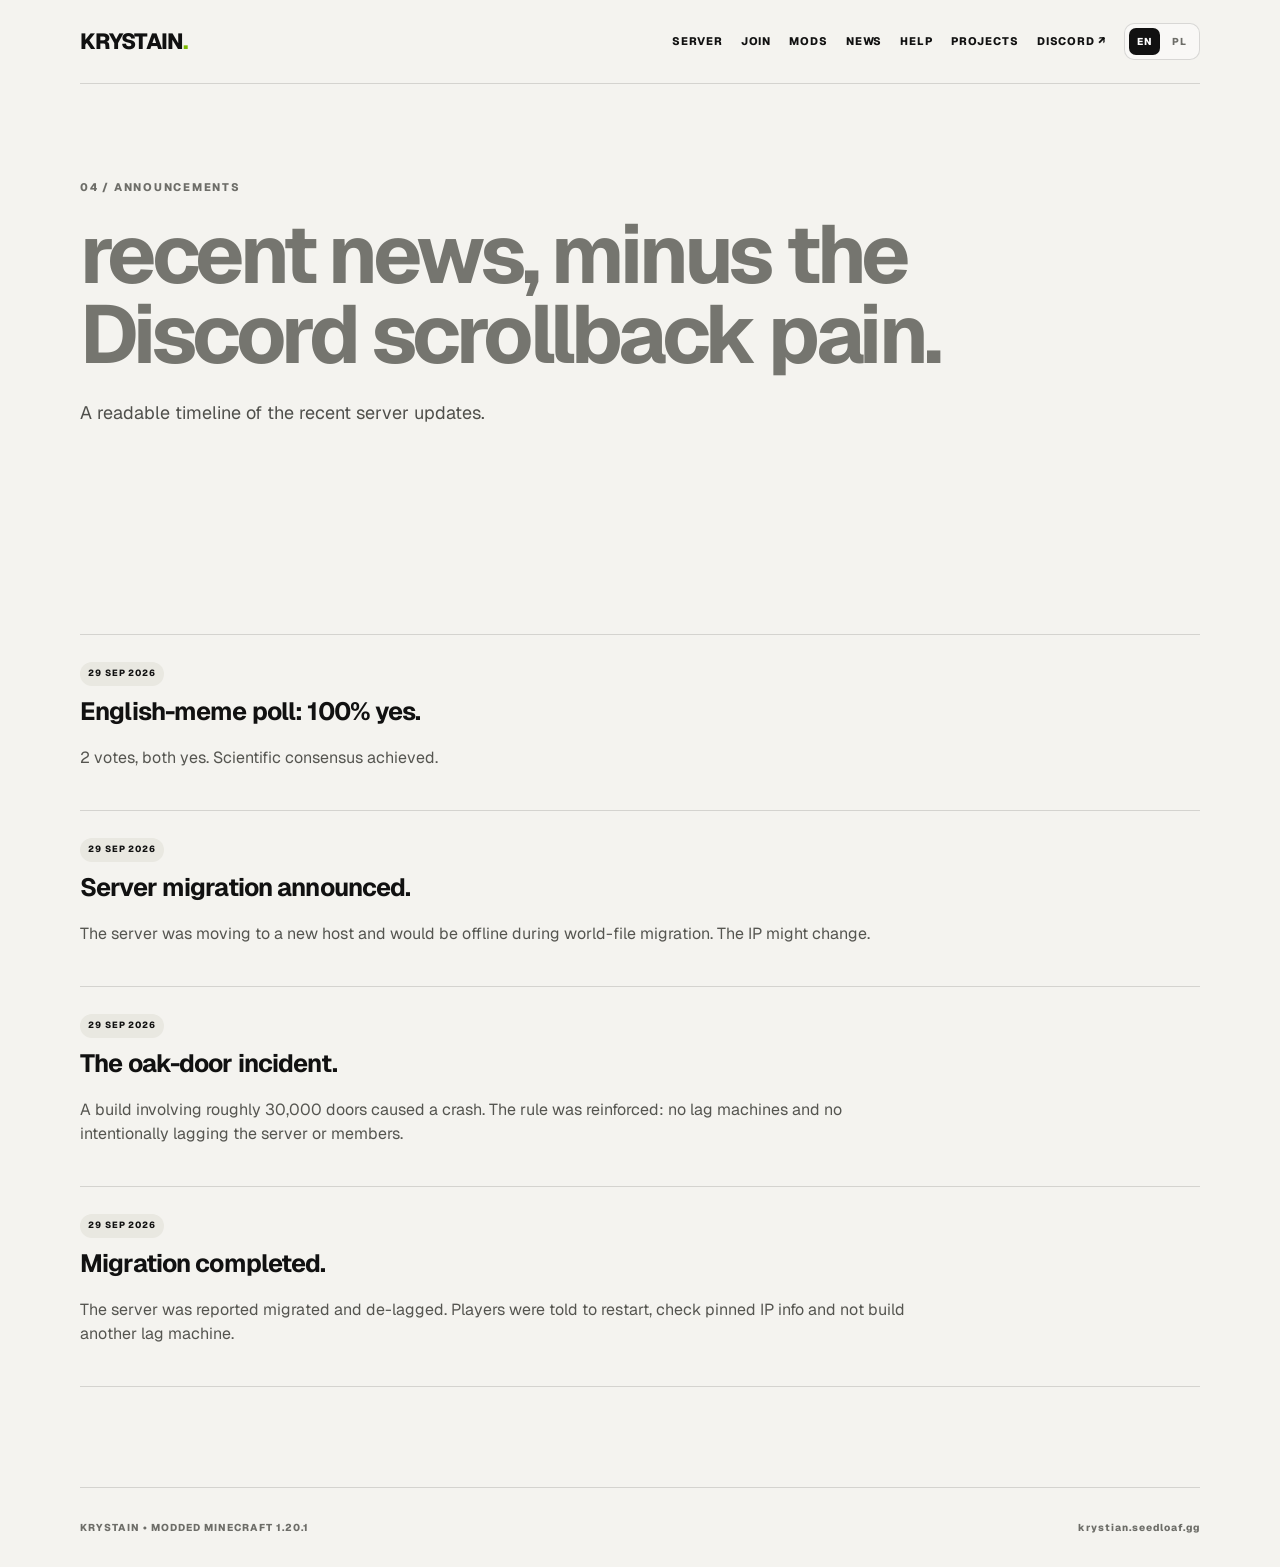
==== announcements/index.html @ 7bb89299 "Build bilingual multi-page server site" ====
<!doctype html><html lang="en" data-titleen="Krystain Announcements — Server News" data-titlepl="Krystain Ogłoszenia — Aktualności" data-descen="Recent Krystain server migrations and update announcements." data-descpl="Najnowsze ogłoszenia o migracjach i aktualizacjach serwera Krystain."><head><meta charset="utf-8"><meta name="viewport" content="width=device-width, initial-scale=1"><title>Krystain Announcements — Server News</title><meta name="description" content="Recent Krystain server migrations and update announcements."><meta name="robots" content="index, follow"><link rel="canonical" href="https://krystian-mc.vercel.app/announcements"><meta property="og:type" content="website"><meta property="og:title" content="Krystain Announcements — Server News"><meta property="og:description" content="Recent Krystain server migrations and update announcements."><meta property="og:url" content="https://krystian-mc.vercel.app/announcements"><link rel="icon" href="/favicon.svg" type="image/svg+xml"><link rel="stylesheet" href="/styles.css"></head><body>
<header class="nav wrap"><a class="brand" href="/">KRYSTAIN<span>.</span></a><div class="nav-actions"><a class="nav-link" href="/server/">SERVER</a><a class="nav-link" href="/join/">JOIN</a><a class="nav-link" href="/mods/">MODS</a><a class="nav-link" href="/announcements/">NEWS</a><a class="nav-link" href="/troubleshooting/">HELP</a><a class="nav-link" href="/projects/">PROJECTS</a><a class="nav-link" data-discord href="#">DISCORD ↗</a><div class="lang-switch"><button data-set-lang="en">EN</button><button data-set-lang="pl">PL</button></div></div></header>
<main>
<section class="page-hero wrap"><div class="eyebrow">04 / ANNOUNCEMENTS</div><h1><span class="lang-en">recent news, minus the Discord scrollback pain.</span><span class="lang-pl">najnowsze newsy bez przekopywania Discorda.</span></h1><p class="lead"><span class="lang-en">A readable timeline of the recent server updates.</span><span class="lang-pl">Czytelna oś czasu ostatnich aktualizacji serwera.</span></p></section>
<section class="section wrap">
<article class="announce"><span class="tag">29 SEP 2026</span><h3><span class="lang-en">English-meme poll: 100% yes.</span><span class="lang-pl">Ankieta o angielskich memach: 100% na tak.</span></h3><p><span class="lang-en">2 votes, both yes. Scientific consensus achieved.</span><span class="lang-pl">2 głosy, oba na tak. Konsensus naukowy osiągnięty.</span></p></article>
<article class="announce"><span class="tag">29 SEP 2026</span><h3><span class="lang-en">Server migration announced.</span><span class="lang-pl">Ogłoszono przeprowadzkę serwera.</span></h3><p><span class="lang-en">The server was moving to a new host and would be offline during world-file migration. The IP might change.</span><span class="lang-pl">Serwer był przenoszony na nowy hosting i miał być offline podczas migracji plików świata. IP mogło się zmienić.</span></p></article>
<article class="announce"><span class="tag">29 SEP 2026</span><h3><span class="lang-en">The oak-door incident.</span><span class="lang-pl">Incydent oak doorów.</span></h3><p><span class="lang-en">A build involving roughly 30,000 doors caused a crash. The rule was reinforced: no lag machines and no intentionally lagging the server or members.</span><span class="lang-pl">Konstrukcja z około 30 000 drzwi spowodowała crash. Wzmocniono zasadę: żadnych lag machine i żadnego celowego lagowania serwera lub osób.</span></p></article>
<article class="announce"><span class="tag">29 SEP 2026</span><h3><span class="lang-en">Migration completed.</span><span class="lang-pl">Migracja zakończona.</span></h3><p><span class="lang-en">The server was reported migrated and de-lagged. Players were told to restart, check pinned IP info and not build another lag machine.</span><span class="lang-pl">Serwer został zgłoszony jako przeniesiony i odlagowany. Graczom kazano zrestartować grę, sprawdzić przypięte IP i nie budować kolejnej lag machine.</span></p></article>
</section></main><footer class="footer wrap"><span>KRYSTAIN • MODDED MINECRAFT 1.20.1</span><span>krystian.seedloaf.gg</span></footer><script src="/site.js"></script></body></html>
---- styles.css ----
@import url('https://fonts.googleapis.com/css2?family=Geist:wght@400;500;600;700;800&display=swap');
:root{--bg:#f4f3ef;--ink:#111;--muted:#6d6d68;--line:rgba(17,17,17,.14);--dark:#111;--accent:#b7ff3c}
*{box-sizing:border-box}html{scroll-behavior:smooth}body{margin:0;font-family:Geist,Inter,system-ui,sans-serif;background:var(--bg);color:var(--ink);line-height:1.5}a{color:inherit;text-decoration:none}button{font:inherit}.wrap{width:min(1120px,calc(100% - 40px));margin:0 auto}
.nav{min-height:84px;display:flex;align-items:center;justify-content:space-between;border-bottom:1px solid var(--line)}.brand{font-weight:800;letter-spacing:-.04em;font-size:22px}.brand span{color:#7bb800}.nav-actions{display:flex;align-items:center;gap:18px}.nav-link{font-size:11px;font-weight:800;letter-spacing:.08em}.lang-switch{display:inline-flex;gap:4px;padding:4px;border:1px solid var(--line);border-radius:10px;background:rgba(255,255,255,.45)}.lang-switch button{border:0;background:transparent;border-radius:7px;padding:6px 8px;font-size:10px;font-weight:800;letter-spacing:.08em;cursor:pointer;color:var(--muted)}.lang-switch button.active{background:var(--ink);color:#fff}
.hero,.page-hero{padding:95px 0 70px}.hero{padding-bottom:90px}.eyebrow{font-size:11px;font-weight:800;letter-spacing:.16em;color:var(--muted)}h1,h2{margin:0;letter-spacing:-.055em;line-height:.98}h1{max-width:900px;margin-top:18px;font-size:clamp(50px,8vw,96px)}.page-hero h1{font-size:clamp(46px,7vw,82px)}h1 span{color:#75756f}.lead{max-width:760px;margin:25px 0 38px;font-size:18px;color:#4f4f4b}
.server-card{display:flex;align-items:center;justify-content:space-between;gap:20px;max-width:690px;padding:22px 24px;background:#fff;border:1px solid var(--line);border-radius:18px;box-shadow:0 20px 60px rgba(0,0,0,.06)}.label{margin-bottom:5px;font-size:10px;font-weight:800;letter-spacing:.13em;color:var(--muted)}.server-card code{font-size:20px;font-weight:700}.copy-btn,.btn{border:0;background:var(--ink);color:#fff;border-radius:12px;padding:13px 16px;font-size:11px;font-weight:800;letter-spacing:.06em;cursor:pointer}.actions{display:flex;flex-wrap:wrap;gap:12px;margin-top:15px}.btn{display:inline-flex;align-items:center;justify-content:center;min-height:50px;padding:0 19px}.btn-ghost{border:1px solid var(--line);background:transparent;color:var(--ink)}
.section{padding:100px 0}.section-head{margin-bottom:38px}h2{font-size:clamp(38px,5vw,64px);margin-top:12px;max-width:800px}.content-grid{display:grid;grid-template-columns:repeat(2,1fr);gap:12px}.link-grid{display:grid;grid-template-columns:repeat(3,1fr);gap:12px}.card,.link-card,.notice{padding:25px;border:1px solid var(--line);border-radius:16px;background:rgba(255,255,255,.48)}.card h3{margin:0 0 10px;font-size:24px;letter-spacing:-.04em}.card p,.link-card span{margin:0;color:#555550}.link-card strong{display:block;font-size:17px;letter-spacing:-.02em}.link-card span{display:block;margin-top:7px;font-size:13px}.kv{display:grid;grid-template-columns:180px 1fr}.kv div{padding:16px 0;border-bottom:1px solid var(--line)}.kv .key{font-size:10px;font-weight:800;letter-spacing:.12em;color:var(--muted)}.kv .value{font-weight:700}.steps{border-top:1px solid var(--line)}.step{display:grid;grid-template-columns:55px 1fr;gap:12px;padding:21px 0;border-bottom:1px solid var(--line)}.step b{color:#9a9a94;font-size:11px;letter-spacing:.1em}.dark{background:var(--dark);color:#fff}.dark .eyebrow{color:#8c8c86}.dark .steps{border-color:rgba(255,255,255,.17)}.dark .step{border-color:rgba(255,255,255,.17)}.dark code{color:var(--accent)}.split{display:grid;grid-template-columns:.9fr 1.1fr;gap:80px}.announce{padding:24px 0;border-top:1px solid var(--line)}.announce:last-child{border-bottom:1px solid var(--line)}.announce h3{margin:7px 0 10px;font-size:25px;letter-spacing:-.035em}.announce p{max-width:850px;color:#555550}.tag{display:inline-block;padding:5px 8px;border-radius:999px;background:#e9e8e1;font-size:9px;font-weight:800;letter-spacing:.1em}.mini{font-size:12px;color:var(--muted)}.mono{font-family:ui-monospace,SFMono-Regular,Menlo,monospace}.lang-pl{display:none}body[data-lang="en"] .lang-en{display:inline}body[data-lang="pl"] .lang-pl{display:inline}body[data-lang="en"] .block-en{display:block}body[data-lang="pl"] .block-pl{display:block}.block-en,.block-pl{display:none}
.footer{min-height:80px;display:flex;align-items:center;justify-content:space-between;gap:20px;border-top:1px solid var(--line);color:var(--muted);font-size:10px;font-weight:800;letter-spacing:.1em}
@media(max-width:820px){.link-grid,.content-grid{grid-template-columns:repeat(2,1fr)}.split{grid-template-columns:1fr;gap:45px}.nav-link{display:none}.kv{grid-template-columns:1fr}}@media(max-width:540px){.wrap{width:min(100% - 28px,1120px)}h1{font-size:49px}.server-card{align-items:flex-start;flex-direction:column}.link-grid,.content-grid{grid-template-columns:1fr}.footer{align-items:flex-start;flex-direction:column;padding:24px 0}}
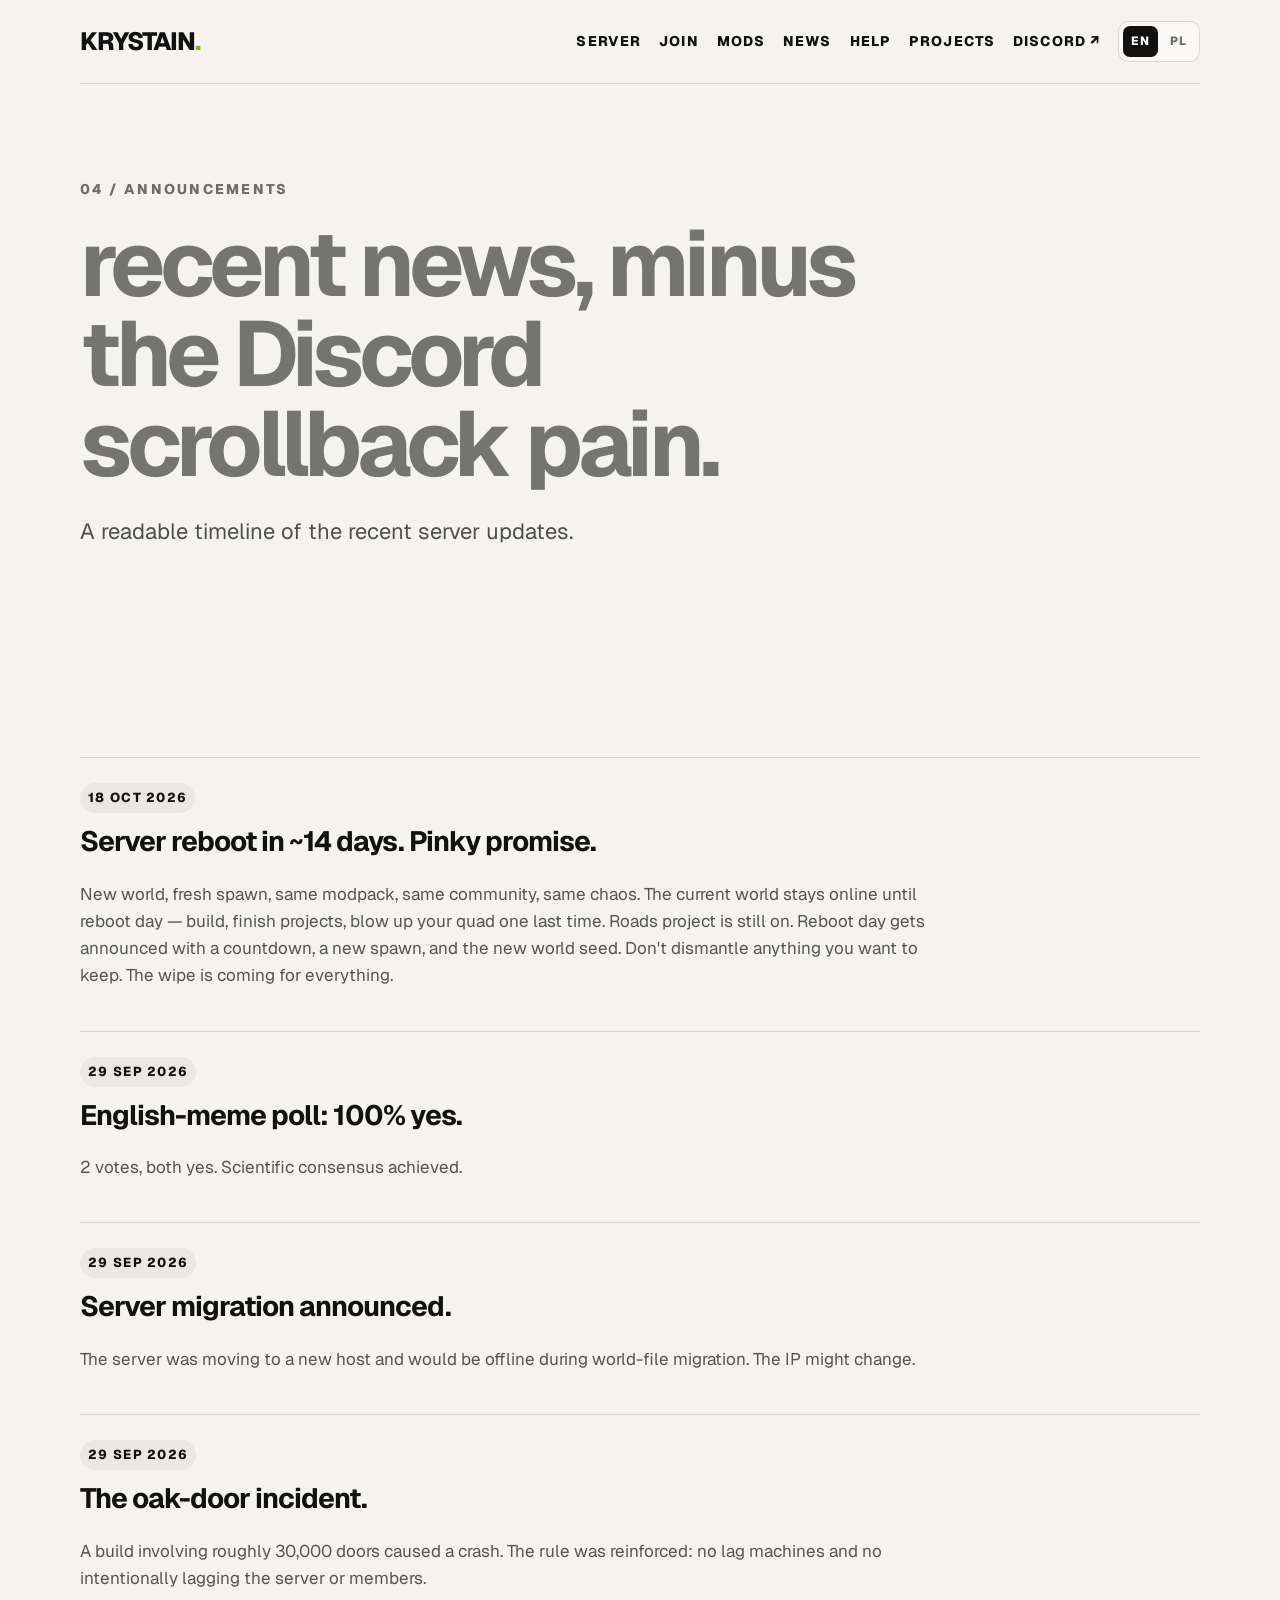
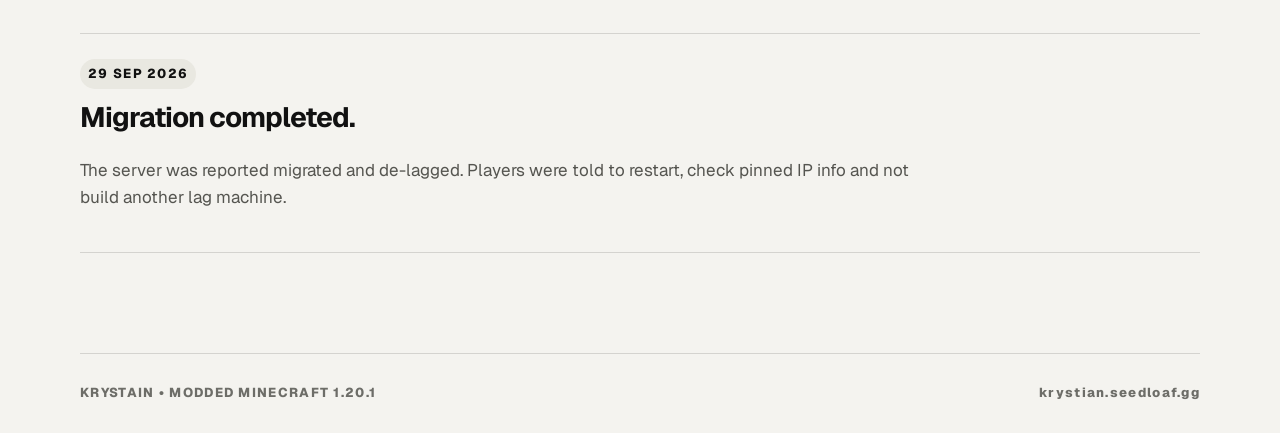
==== commit 6feefbcd: "Add reboot announcement, demote BrickCraft to optional - announcements: add reboot-in-14-days post (" ====
--- a/announcements/index.html
+++ b/announcements/index.html
@@ -3,6 +3,7 @@
 <main>
 <section class="page-hero wrap"><div class="eyebrow">04 / ANNOUNCEMENTS</div><h1><span class="lang-en">recent news, minus the Discord scrollback pain.</span><span class="lang-pl">najnowsze newsy bez przekopywania Discorda.</span></h1><p class="lead"><span class="lang-en">A readable timeline of the recent server updates.</span><span class="lang-pl">Czytelna oś czasu ostatnich aktualizacji serwera.</span></p></section>
 <section class="section wrap">
+<article class="announce"><span class="tag">18 OCT 2026</span><h3><span class="lang-en">Server reboot in ~14 days. Pinky promise.</span><span class="lang-pl">Reboot serwera za ~14 dni. Obiecuję.</span></h3><p><span class="lang-en">New world, fresh spawn, same modpack, same community, same chaos. The current world stays online until reboot day — build, finish projects, blow up your quad one last time. Roads project is still on. Reboot day gets announced with a countdown, a new spawn, and the new world seed. Don't dismantle anything you want to keep. The wipe is coming for everything.</span><span class="lang-pl">Nowy świat, nowy spawn, ten sam modpack, ta sama społeczność, ten sam chaos. Obecny świat zostaje online aż do dnia rebootu — buduj, kończ projekty, wysadź swój quad ostatni raz. Projekt dróg nadal trwa. Dzień rebootu zostanie ogłoszony z odliczaniem, nowym spawniem i nowym seedem. Nie rozbieraj niczego, co chcesz zachować. Wipe przychodzi po wszystko.</span></p></article>
 <article class="announce"><span class="tag">29 SEP 2026</span><h3><span class="lang-en">English-meme poll: 100% yes.</span><span class="lang-pl">Ankieta o angielskich memach: 100% na tak.</span></h3><p><span class="lang-en">2 votes, both yes. Scientific consensus achieved.</span><span class="lang-pl">2 głosy, oba na tak. Konsensus naukowy osiągnięty.</span></p></article>
 <article class="announce"><span class="tag">29 SEP 2026</span><h3><span class="lang-en">Server migration announced.</span><span class="lang-pl">Ogłoszono przeprowadzkę serwera.</span></h3><p><span class="lang-en">The server was moving to a new host and would be offline during world-file migration. The IP might change.</span><span class="lang-pl">Serwer był przenoszony na nowy hosting i miał być offline podczas migracji plików świata. IP mogło się zmienić.</span></p></article>
 <article class="announce"><span class="tag">29 SEP 2026</span><h3><span class="lang-en">The oak-door incident.</span><span class="lang-pl">Incydent oak doorów.</span></h3><p><span class="lang-en">A build involving roughly 30,000 doors caused a crash. The rule was reinforced: no lag machines and no intentionally lagging the server or members.</span><span class="lang-pl">Konstrukcja z około 30 000 drzwi spowodowała crash. Wzmocniono zasadę: żadnych lag machine i żadnego celowego lagowania serwera lub osób.</span></p></article>
--- a/styles.css
+++ b/styles.css
@@ -1,9 +1,402 @@
 @import url('https://fonts.googleapis.com/css2?family=Geist:wght@400;500;600;700;800&display=swap');
-:root{--bg:#f4f3ef;--ink:#111;--muted:#6d6d68;--line:rgba(17,17,17,.14);--dark:#111;--accent:#b7ff3c}
-*{box-sizing:border-box}html{scroll-behavior:smooth}body{margin:0;font-family:Geist,Inter,system-ui,sans-serif;background:var(--bg);color:var(--ink);line-height:1.5}a{color:inherit;text-decoration:none}button{font:inherit}.wrap{width:min(1120px,calc(100% - 40px));margin:0 auto}
-.nav{min-height:84px;display:flex;align-items:center;justify-content:space-between;border-bottom:1px solid var(--line)}.brand{font-weight:800;letter-spacing:-.04em;font-size:22px}.brand span{color:#7bb800}.nav-actions{display:flex;align-items:center;gap:18px}.nav-link{font-size:11px;font-weight:800;letter-spacing:.08em}.lang-switch{display:inline-flex;gap:4px;padding:4px;border:1px solid var(--line);border-radius:10px;background:rgba(255,255,255,.45)}.lang-switch button{border:0;background:transparent;border-radius:7px;padding:6px 8px;font-size:10px;font-weight:800;letter-spacing:.08em;cursor:pointer;color:var(--muted)}.lang-switch button.active{background:var(--ink);color:#fff}
-.hero,.page-hero{padding:95px 0 70px}.hero{padding-bottom:90px}.eyebrow{font-size:11px;font-weight:800;letter-spacing:.16em;color:var(--muted)}h1,h2{margin:0;letter-spacing:-.055em;line-height:.98}h1{max-width:900px;margin-top:18px;font-size:clamp(50px,8vw,96px)}.page-hero h1{font-size:clamp(46px,7vw,82px)}h1 span{color:#75756f}.lead{max-width:760px;margin:25px 0 38px;font-size:18px;color:#4f4f4b}
-.server-card{display:flex;align-items:center;justify-content:space-between;gap:20px;max-width:690px;padding:22px 24px;background:#fff;border:1px solid var(--line);border-radius:18px;box-shadow:0 20px 60px rgba(0,0,0,.06)}.label{margin-bottom:5px;font-size:10px;font-weight:800;letter-spacing:.13em;color:var(--muted)}.server-card code{font-size:20px;font-weight:700}.copy-btn,.btn{border:0;background:var(--ink);color:#fff;border-radius:12px;padding:13px 16px;font-size:11px;font-weight:800;letter-spacing:.06em;cursor:pointer}.actions{display:flex;flex-wrap:wrap;gap:12px;margin-top:15px}.btn{display:inline-flex;align-items:center;justify-content:center;min-height:50px;padding:0 19px}.btn-ghost{border:1px solid var(--line);background:transparent;color:var(--ink)}
-.section{padding:100px 0}.section-head{margin-bottom:38px}h2{font-size:clamp(38px,5vw,64px);margin-top:12px;max-width:800px}.content-grid{display:grid;grid-template-columns:repeat(2,1fr);gap:12px}.link-grid{display:grid;grid-template-columns:repeat(3,1fr);gap:12px}.card,.link-card,.notice{padding:25px;border:1px solid var(--line);border-radius:16px;background:rgba(255,255,255,.48)}.card h3{margin:0 0 10px;font-size:24px;letter-spacing:-.04em}.card p,.link-card span{margin:0;color:#555550}.link-card strong{display:block;font-size:17px;letter-spacing:-.02em}.link-card span{display:block;margin-top:7px;font-size:13px}.kv{display:grid;grid-template-columns:180px 1fr}.kv div{padding:16px 0;border-bottom:1px solid var(--line)}.kv .key{font-size:10px;font-weight:800;letter-spacing:.12em;color:var(--muted)}.kv .value{font-weight:700}.steps{border-top:1px solid var(--line)}.step{display:grid;grid-template-columns:55px 1fr;gap:12px;padding:21px 0;border-bottom:1px solid var(--line)}.step b{color:#9a9a94;font-size:11px;letter-spacing:.1em}.dark{background:var(--dark);color:#fff}.dark .eyebrow{color:#8c8c86}.dark .steps{border-color:rgba(255,255,255,.17)}.dark .step{border-color:rgba(255,255,255,.17)}.dark code{color:var(--accent)}.split{display:grid;grid-template-columns:.9fr 1.1fr;gap:80px}.announce{padding:24px 0;border-top:1px solid var(--line)}.announce:last-child{border-bottom:1px solid var(--line)}.announce h3{margin:7px 0 10px;font-size:25px;letter-spacing:-.035em}.announce p{max-width:850px;color:#555550}.tag{display:inline-block;padding:5px 8px;border-radius:999px;background:#e9e8e1;font-size:9px;font-weight:800;letter-spacing:.1em}.mini{font-size:12px;color:var(--muted)}.mono{font-family:ui-monospace,SFMono-Regular,Menlo,monospace}.lang-pl{display:none}body[data-lang="en"] .lang-en{display:inline}body[data-lang="pl"] .lang-pl{display:inline}body[data-lang="en"] .block-en{display:block}body[data-lang="pl"] .block-pl{display:block}.block-en,.block-pl{display:none}
-.footer{min-height:80px;display:flex;align-items:center;justify-content:space-between;gap:20px;border-top:1px solid var(--line);color:var(--muted);font-size:10px;font-weight:800;letter-spacing:.1em}
-@media(max-width:820px){.link-grid,.content-grid{grid-template-columns:repeat(2,1fr)}.split{grid-template-columns:1fr;gap:45px}.nav-link{display:none}.kv{grid-template-columns:1fr}}@media(max-width:540px){.wrap{width:min(100% - 28px,1120px)}h1{font-size:49px}.server-card{align-items:flex-start;flex-direction:column}.link-grid,.content-grid{grid-template-columns:1fr}.footer{align-items:flex-start;flex-direction:column;padding:24px 0}}
+
+:root{
+  --bg:#f4f3ef;
+  --ink:#111;
+  --muted:#6d6d68;
+  --line:rgba(17,17,17,.14);
+  --dark:#111;
+  --accent:#b7ff3c
+}
+
+*{box-sizing:border-box}
+html{scroll-behavior:smooth}
+
+body{
+  margin:0;
+  font-family:Geist,Inter,system-ui,sans-serif;
+  background:var(--bg);
+  color:var(--ink);
+  line-height:1.55;
+  font-size:18px          /* was 16px */
+}
+
+a{color:inherit;text-decoration:none}
+button{font:inherit}
+
+.wrap{
+  width:min(1120px,calc(100% - 40px));
+  margin:0 auto
+}
+
+.nav{
+  min-height:84px;
+  display:flex;
+  align-items:center;
+  justify-content:space-between;
+  border-bottom:1px solid var(--line)
+}
+
+.brand{
+  font-weight:800;
+  letter-spacing:-.04em;
+  font-size:25px          /* was 22px */
+}
+
+.brand span{color:#7bb800}
+
+.nav-actions{
+  display:flex;
+  align-items:center;
+  gap:18px
+}
+
+.nav-link{
+  font-size:14px;          /* was 13px */
+  font-weight:800;
+  letter-spacing:.08em
+}
+
+.lang-switch{
+  display:inline-flex;
+  gap:4px;
+  padding:4px;
+  border:1px solid var(--line);
+  border-radius:10px;
+  background:rgba(255,255,255,.45)
+}
+
+.lang-switch button{
+  border:0;
+  background:transparent;
+  border-radius:7px;
+  padding:6px 8px;
+  font-size:12px;          /* was 11px */
+  font-weight:800;
+  letter-spacing:.08em;
+  cursor:pointer;
+  color:var(--muted)
+}
+
+.lang-switch button.active{
+  background:var(--ink);
+  color:#fff
+}
+
+.hero,.page-hero{
+  padding:95px 0 70px
+}
+
+.hero{padding-bottom:90px}
+
+.eyebrow{
+  font-size:14px;          /* was 13px */
+  font-weight:800;
+  letter-spacing:.16em;
+  color:var(--muted)
+}
+
+h1,h2{
+  margin:0;
+  letter-spacing:-.055em;
+  line-height:.98
+}
+
+h1{
+  max-width:900px;
+  margin-top:18px;
+  font-size:clamp(58px,9vw,108px)   /* was clamp(50px,8vw,96px) */
+}
+
+.page-hero h1{
+  font-size:clamp(52px,8vw,92px)    /* was clamp(46px,7vw,82px) */
+}
+
+h1 span{color:#75756f}
+
+.lead{
+  max-width:760px;
+  margin:25px 0 38px;
+  font-size:22px;          /* was 19px */
+  color:#4f4f4b;
+  line-height:1.6
+}
+
+.server-card{
+  display:flex;
+  align-items:center;
+  justify-content:space-between;
+  gap:20px;
+  max-width:690px;
+  padding:22px 24px;
+  background:#fff;
+  border:1px solid var(--line);
+  border-radius:18px;
+  box-shadow:0 20px 60px rgba(0,0,0,.06)
+}
+
+.label{
+  margin-bottom:5px;
+  font-size:14px;          /* was 13px */
+  font-weight:800;
+  letter-spacing:.13em;
+  color:var(--muted)
+}
+
+.server-card code{
+  font-size:22px;          /* was 20px */
+  font-weight:700
+}
+
+.copy-btn,.btn{
+  border:0;
+  background:var(--ink);
+  color:#fff;
+  border-radius:12px;
+  padding:13px 16px;
+  font-size:14px;          /* was 13px */
+  font-weight:800;
+  letter-spacing:.06em;
+  cursor:pointer
+}
+
+.actions{
+  display:flex;
+  flex-wrap:wrap;
+  gap:12px;
+  margin-top:15px
+}
+
+.btn{
+  display:inline-flex;
+  align-items:center;
+  justify-content:center;
+  min-height:50px;
+  padding:0 19px
+}
+
+.btn-ghost{
+  border:1px solid var(--line);
+  background:transparent;
+  color:var(--ink)
+}
+
+.section{padding:100px 0}
+
+.section-head{margin-bottom:38px}
+
+h2{
+  font-size:clamp(44px,5.5vw,72px); /* was clamp(38px,5vw,64px) */
+  margin-top:12px;
+  max-width:800px
+}
+
+.content-grid{
+  display:grid;
+  grid-template-columns:repeat(2,1fr);
+  gap:12px
+}
+
+.link-grid{
+  display:grid;
+  grid-template-columns:repeat(3,1fr);
+  gap:12px
+}
+
+.card,.link-card,.notice{
+  padding:25px;
+  border:1px solid var(--line);
+  border-radius:16px;
+  background:rgba(255,255,255,.48)
+}
+
+.card h3{
+  margin:0 0 10px;
+  font-size:28px;          /* was 24px */
+  letter-spacing:-.04em
+}
+
+.card p,.link-card span{
+  margin:0;
+  color:#555550;
+  font-size:17px;          /* was 15px */
+  line-height:1.6
+}
+
+.link-card strong{
+  display:block;
+  font-size:19px;          /* was 17px */
+  letter-spacing:-.02em
+}
+
+.link-card span{
+  display:block;
+  margin-top:7px;
+  font-size:16px           /* was 14px */
+}
+
+.kv{
+  display:grid;
+  grid-template-columns:180px 1fr
+}
+
+.kv div{
+  padding:16px 0;
+  border-bottom:1px solid var(--line)
+}
+
+.kv .key{
+  font-size:13px;          /* was 12px */
+  font-weight:800;
+  letter-spacing:.12em;
+  color:var(--muted)
+}
+
+.kv .value{
+  font-weight:700
+}
+
+.steps{
+  border-top:1px solid var(--line)
+}
+
+.step{
+  display:grid;
+  grid-template-columns:55px 1fr;
+  gap:12px;
+  padding:21px 0;
+  border-bottom:1px solid var(--line)
+}
+
+.step b{
+  color:#9a9a94;
+  font-size:13px;          /* was 12px */
+  letter-spacing:.1em
+}
+
+.dark{
+  background:var(--dark);
+  color:#fff
+}
+
+.dark .eyebrow{color:#8c8c86}
+
+.dark .steps{
+  border-color:rgba(255,255,255,.17)
+}
+
+.dark .step{
+  border-color:rgba(255,255,255,.17)
+}
+
+.dark code{color:var(--accent)}
+
+.split{
+  display:grid;
+  grid-template-columns:.9fr 1.1fr;
+  gap:80px
+}
+
+.announce{
+  padding:24px 0;
+  border-top:1px solid var(--line)
+}
+
+.announce:last-child{
+  border-bottom:1px solid var(--line)
+}
+
+.announce h3{
+  margin:7px 0 10px;
+  font-size:28px;          /* was 25px */
+  letter-spacing:-.035em
+}
+
+.announce p{
+  max-width:850px;
+  color:#555550;
+  font-size:17px;          /* was 15px */
+  line-height:1.6
+}
+
+.tag{
+  display:inline-block;
+  padding:5px 8px;
+  border-radius:999px;
+  background:#e9e8e1;
+  font-size:13px;          /* was 11px */
+  font-weight:800;
+  letter-spacing:.1em
+}
+
+.mini{
+  font-size:16px;          /* was 14px */
+  color:var(--muted)
+}
+
+.mono{
+  font-family:ui-monospace,SFMono-Regular,Menlo,monospace
+}
+
+.lang-en,.lang-pl,.block-en,.block-pl{display:none}
+
+body[data-lang="en"] .lang-en,
+body[data-lang="en"] .block-en{display:inline}
+
+body[data-lang="pl"] .lang-pl,
+body[data-lang="pl"] .block-pl{display:inline}
+
+.footer{
+  min-height:80px;
+  display:flex;
+  align-items:center;
+  justify-content:space-between;
+  gap:20px;
+  border-top:1px solid var(--line);
+  color:var(--muted);
+  font-size:13px;          /* was 12px */
+  font-weight:800;
+  letter-spacing:.1em
+}
+
+@media(max-width:820px){
+  .link-grid,.content-grid{
+    grid-template-columns:repeat(2,1fr)
+  }
+
+  .split{
+    grid-template-columns:1fr;
+    gap:45px
+  }
+
+  .nav-link{display:none}
+
+  .kv{
+    grid-template-columns:1fr
+  }
+}
+
+@media(max-width:540px){
+  .wrap{
+    width:min(100% - 28px,1120px)
+  }
+
+  h1{
+    font-size:54px          /* was 49px */
+  }
+
+  .server-card{
+    align-items:flex-start;
+    flex-direction:column
+  }
+
+  .link-grid,.content-grid{
+    grid-template-columns:1fr
+  }
+
+  .footer{
+    align-items:flex-start;
+    flex-direction:column;
+    padding:24px 0
+  }
+}
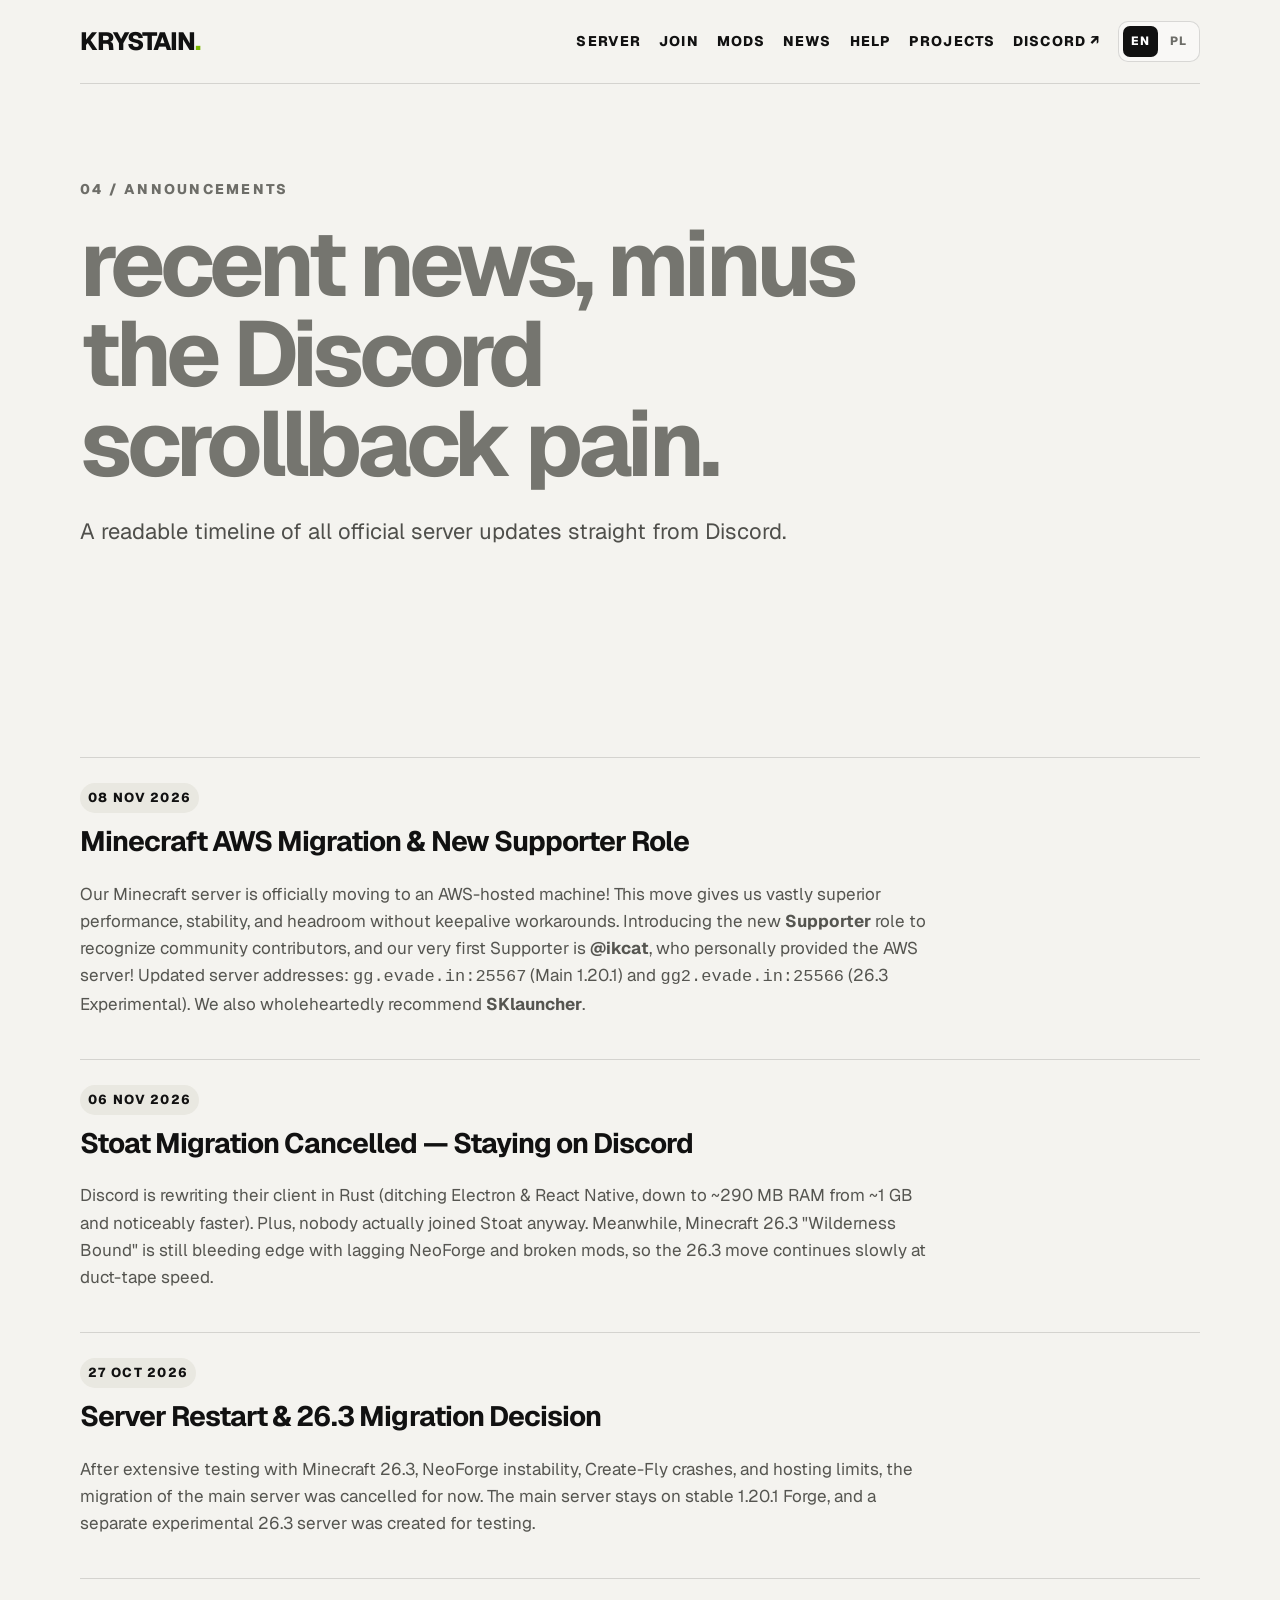
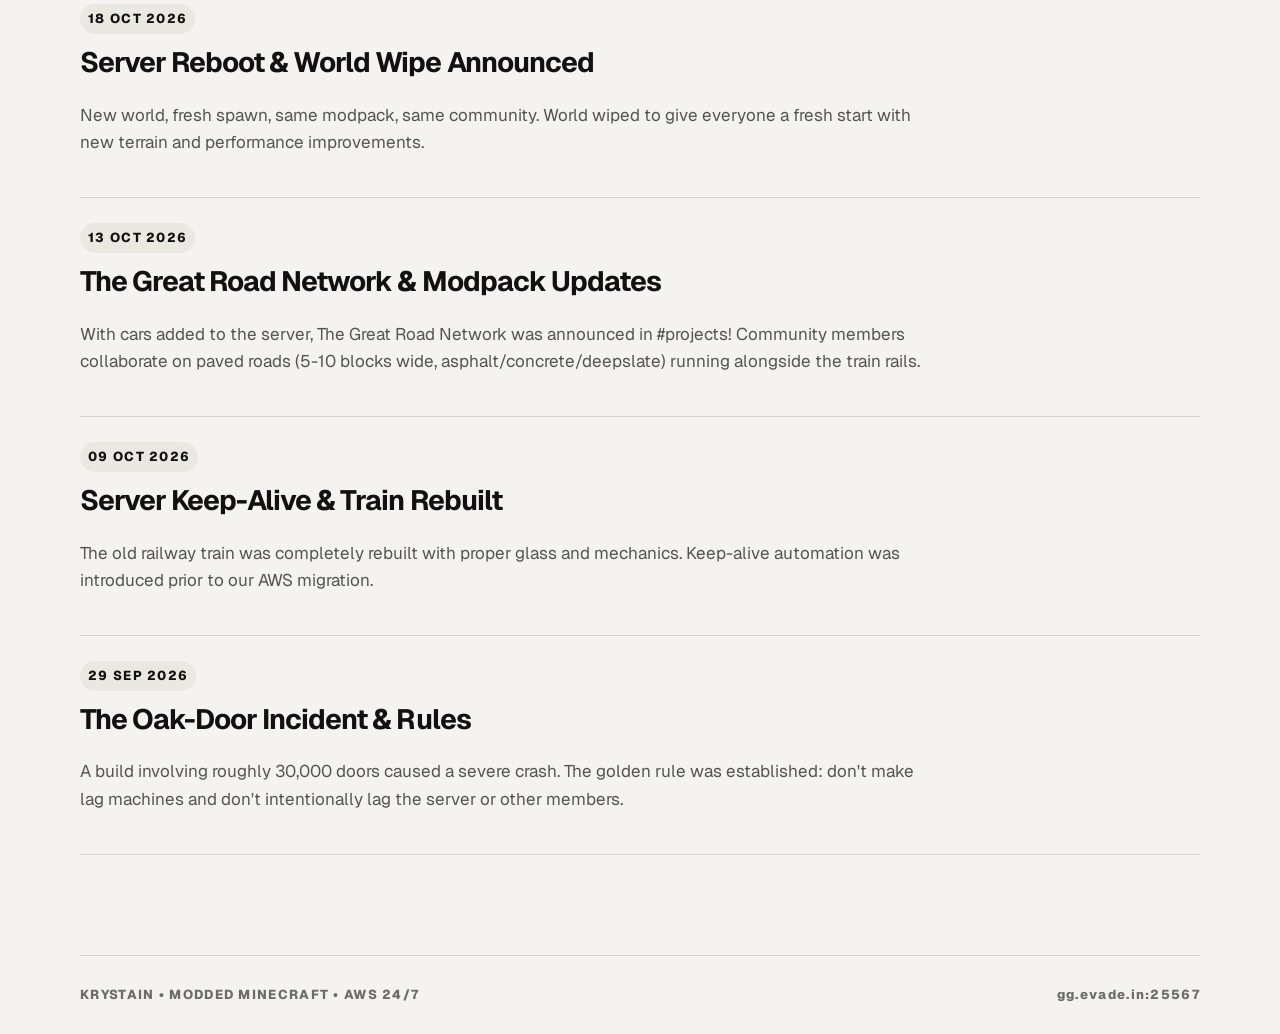
==== commit 68e15d69: "Update site with AWS migration, new server IPs, 26.3 second server, Google Drive modpack links, and " ====
--- a/announcements/index.html
+++ b/announcements/index.html
@@ -1,11 +1,28 @@
 <!doctype html><html lang="en" data-titleen="Krystain Announcements — Server News" data-titlepl="Krystain Ogłoszenia — Aktualności" data-descen="Recent Krystain server migrations and update announcements." data-descpl="Najnowsze ogłoszenia o migracjach i aktualizacjach serwera Krystain."><head><meta charset="utf-8"><meta name="viewport" content="width=device-width, initial-scale=1"><title>Krystain Announcements — Server News</title><meta name="description" content="Recent Krystain server migrations and update announcements."><meta name="robots" content="index, follow"><link rel="canonical" href="https://krystian-mc.vercel.app/announcements"><meta property="og:type" content="website"><meta property="og:title" content="Krystain Announcements — Server News"><meta property="og:description" content="Recent Krystain server migrations and update announcements."><meta property="og:url" content="https://krystian-mc.vercel.app/announcements"><link rel="icon" href="/favicon.svg" type="image/svg+xml"><link rel="stylesheet" href="/styles.css"></head><body>
 <header class="nav wrap"><a class="brand" href="/">KRYSTAIN<span>.</span></a><div class="nav-actions"><a class="nav-link" href="/server/">SERVER</a><a class="nav-link" href="/join/">JOIN</a><a class="nav-link" href="/mods/">MODS</a><a class="nav-link" href="/announcements/">NEWS</a><a class="nav-link" href="/troubleshooting/">HELP</a><a class="nav-link" href="/projects/">PROJECTS</a><a class="nav-link" data-discord href="#">DISCORD ↗</a><div class="lang-switch"><button data-set-lang="en">EN</button><button data-set-lang="pl">PL</button></div></div></header>
 <main>
-<section class="page-hero wrap"><div class="eyebrow">04 / ANNOUNCEMENTS</div><h1><span class="lang-en">recent news, minus the Discord scrollback pain.</span><span class="lang-pl">najnowsze newsy bez przekopywania Discorda.</span></h1><p class="lead"><span class="lang-en">A readable timeline of the recent server updates.</span><span class="lang-pl">Czytelna oś czasu ostatnich aktualizacji serwera.</span></p></section>
+<section class="page-hero wrap"><div class="eyebrow">04 / ANNOUNCEMENTS</div><h1><span class="lang-en">recent news, minus the Discord scrollback pain.</span><span class="lang-pl">najnowsze newsy bez przekopywania Discorda.</span></h1><p class="lead"><span class="lang-en">A readable timeline of all official server updates straight from Discord.</span><span class="lang-pl">Czytelna oś czasu wszystkich oficjalnych aktualizacji serwera prosto z Discorda.</span></p></section>
 <section class="section wrap">
-<article class="announce"><span class="tag">18 OCT 2026</span><h3><span class="lang-en">Server reboot in ~14 days. Pinky promise.</span><span class="lang-pl">Reboot serwera za ~14 dni. Obiecuję.</span></h3><p><span class="lang-en">New world, fresh spawn, same modpack, same community, same chaos. The current world stays online until reboot day — build, finish projects, blow up your quad one last time. Roads project is still on. Reboot day gets announced with a countdown, a new spawn, and the new world seed. Don't dismantle anything you want to keep. The wipe is coming for everything.</span><span class="lang-pl">Nowy świat, nowy spawn, ten sam modpack, ta sama społeczność, ten sam chaos. Obecny świat zostaje online aż do dnia rebootu — buduj, kończ projekty, wysadź swój quad ostatni raz. Projekt dróg nadal trwa. Dzień rebootu zostanie ogłoszony z odliczaniem, nowym spawniem i nowym seedem. Nie rozbieraj niczego, co chcesz zachować. Wipe przychodzi po wszystko.</span></p></article>
-<article class="announce"><span class="tag">29 SEP 2026</span><h3><span class="lang-en">English-meme poll: 100% yes.</span><span class="lang-pl">Ankieta o angielskich memach: 100% na tak.</span></h3><p><span class="lang-en">2 votes, both yes. Scientific consensus achieved.</span><span class="lang-pl">2 głosy, oba na tak. Konsensus naukowy osiągnięty.</span></p></article>
-<article class="announce"><span class="tag">29 SEP 2026</span><h3><span class="lang-en">Server migration announced.</span><span class="lang-pl">Ogłoszono przeprowadzkę serwera.</span></h3><p><span class="lang-en">The server was moving to a new host and would be offline during world-file migration. The IP might change.</span><span class="lang-pl">Serwer był przenoszony na nowy hosting i miał być offline podczas migracji plików świata. IP mogło się zmienić.</span></p></article>
-<article class="announce"><span class="tag">29 SEP 2026</span><h3><span class="lang-en">The oak-door incident.</span><span class="lang-pl">Incydent oak doorów.</span></h3><p><span class="lang-en">A build involving roughly 30,000 doors caused a crash. The rule was reinforced: no lag machines and no intentionally lagging the server or members.</span><span class="lang-pl">Konstrukcja z około 30 000 drzwi spowodowała crash. Wzmocniono zasadę: żadnych lag machine i żadnego celowego lagowania serwera lub osób.</span></p></article>
-<article class="announce"><span class="tag">29 SEP 2026</span><h3><span class="lang-en">Migration completed.</span><span class="lang-pl">Migracja zakończona.</span></h3><p><span class="lang-en">The server was reported migrated and de-lagged. Players were told to restart, check pinned IP info and not build another lag machine.</span><span class="lang-pl">Serwer został zgłoszony jako przeniesiony i odlagowany. Graczom kazano zrestartować grę, sprawdzić przypięte IP i nie budować kolejnej lag machine.</span></p></article>
-</section></main><footer class="footer wrap"><span>KRYSTAIN • MODDED MINECRAFT 1.20.1</span><span>krystian.seedloaf.gg</span></footer><script src="/site.js"></script></body></html>+
+<article class="announce"><span class="tag">08 NOV 2026</span><h3><span class="lang-en">Minecraft AWS Migration &amp; New Supporter Role</span><span class="lang-pl">Migracja Minecrafta na AWS i nowa rola Supporter</span></h3>
+<p><span class="lang-en">Our Minecraft server is officially moving to an AWS-hosted machine! This move gives us vastly superior performance, stability, and headroom without keepalive workarounds. Introducing the new <strong>Supporter</strong> role to recognize community contributors, and our very first Supporter is <strong>@ikcat</strong>, who personally provided the AWS server! Updated server addresses: <code>gg.evade.in:25567</code> (Main 1.20.1) and <code>gg2.evade.in:25566</code> (26.3 Experimental). We also wholeheartedly recommend <strong>SKlauncher</strong>.</span><span class="lang-pl">Nasz serwer Minecrafta oficjalnie przeniósł się na maszynę na AWS! Zapewnia to o wiele wyższą wydajność, stabilność i brak konieczności używania obejść z botem keepalive. Wprowadzamy nową rolę <strong>Supporter</strong> dla osób wspierających społeczność — naszą pierwszą osobą z tą rolą jest <strong>@ikcat</strong>, który zapewnił serwer na AWS! Nowe adresy: <code>gg.evade.in:25567</code> (Główny 1.20.1) oraz <code>gg2.evade.in:25566</code> (Eksperymentalny 26.3). Z całego serca polecamy również <strong>SKlauncher</strong>.</span></p></article>
+
+<article class="announce"><span class="tag">06 NOV 2026</span><h3><span class="lang-en">Stoat Migration Cancelled — Staying on Discord</span><span class="lang-pl">Przenosiny na Stoat odwołane — zostajemy na Discordzie</span></h3>
+<p><span class="lang-en">Discord is rewriting their client in Rust (ditching Electron &amp; React Native, down to ~290 MB RAM from ~1 GB and noticeably faster). Plus, nobody actually joined Stoat anyway. Meanwhile, Minecraft 26.3 "Wilderness Bound" is still bleeding edge with lagging NeoForge and broken mods, so the 26.3 move continues slowly at duct-tape speed.</span><span class="lang-pl">Discord przepisuje klienta w Rust (rezygnacja z Electrona i React Native, spadek zużycia RAM do ~290 MB i wyższa prędkość). Poza tym nikt i tak nie dołączył na Stoata. Z kolei Minecraft 26.3 "Wilderness Bound" to wciąż bleeding edge z opóźnionym NeoForge i niedopracowanymi modami, więc przejście na 26.3 trwa w tempie taśmy klejącej.</span></p></article>
+
+<article class="announce"><span class="tag">27 OCT 2026</span><h3><span class="lang-en">Server Restart &amp; 26.3 Migration Decision</span><span class="lang-pl">Restart serwera i decyzja o migracji na 26.3</span></h3>
+<p><span class="lang-en">After extensive testing with Minecraft 26.3, NeoForge instability, Create-Fly crashes, and hosting limits, the migration of the main server was cancelled for now. The main server stays on stable 1.20.1 Forge, and a separate experimental 26.3 server was created for testing.</span><span class="lang-pl">Po wielu testach z Minecraftem 26.3, niestabilnością NeoForge, crashami Create-Fly i ograniczeniami darmowych hostingów, migracja głównego serwera została na razie odwołana. Główny serwer pozostaje na stabilnym 1.20.1 Forge, a do testów postawiono osobny, eksperymentalny serwer 26.3.</span></p></article>
+
+<article class="announce"><span class="tag">18 OCT 2026</span><h3><span class="lang-en">Server Reboot &amp; World Wipe Announced</span><span class="lang-pl">Ogłoszono reboot serwera i wipe świata</span></h3>
+<p><span class="lang-en">New world, fresh spawn, same modpack, same community. World wiped to give everyone a fresh start with new terrain and performance improvements.</span><span class="lang-pl">Nowy świat, świeży spawn, ta sama paczka modów i ta sama społeczność. Wipe świata dał każdemu nowy start ze świeżym terenem i lepszą wydajnością.</span></p></article>
+
+<article class="announce"><span class="tag">13 OCT 2026</span><h3><span class="lang-en">The Great Road Network &amp; Modpack Updates</span><span class="lang-pl">Wielka Sieć Dróg i aktualizacje paczki modów</span></h3>
+<p><span class="lang-en">With cars added to the server, The Great Road Network was announced in #projects! Community members collaborate on paved roads (5-10 blocks wide, asphalt/concrete/deepslate) running alongside the train rails.</span><span class="lang-pl">Wraz z dodaniem samochodów na serwer, na kanale #projects ogłoszono Wielką Sieć Dróg! Gracze wspólnie budują utwardzone drogi (szerokość 5-10 bloków, asfalt/beton/deepslate) biegnące wzdłuż torów kolejowych.</span></p></article>
+
+<article class="announce"><span class="tag">09 OCT 2026</span><h3><span class="lang-en">Server Keep-Alive &amp; Train Rebuilt</span><span class="lang-pl">Bot keep-alive serwera i odbudowa pociągu</span></h3>
+<p><span class="lang-en">The old railway train was completely rebuilt with proper glass and mechanics. Keep-alive automation was introduced prior to our AWS migration.</span><span class="lang-pl">Stary pociąg kolejowy został kompletnie odbudowany z porządnym szkłem i mechaniką. Wprowadzono automatyzację keep-alive przed naszą migracją na AWS.</span></p></article>
+
+<article class="announce"><span class="tag">29 SEP 2026</span><h3><span class="lang-en">The Oak-Door Incident &amp; Rules</span><span class="lang-pl">Incydent z dębowymi drzwiami i zasady</span></h3>
+<p><span class="lang-en">A build involving roughly 30,000 doors caused a severe crash. The golden rule was established: don't make lag machines and don't intentionally lag the server or other members.</span><span class="lang-pl">Konstrukcja z około 30 000 drzwi spowodowała ostry crash. Ustanowiono złotą zasadę: nie budujcie lag maszyn i nie zamulajcie celowo serwera ani innym gry.</span></p></article>
+
+</section></main><footer class="footer wrap"><span>KRYSTAIN • MODDED MINECRAFT • AWS 24/7</span><span>gg.evade.in:25567</span></footer><script src="/site.js"></script></body></html>
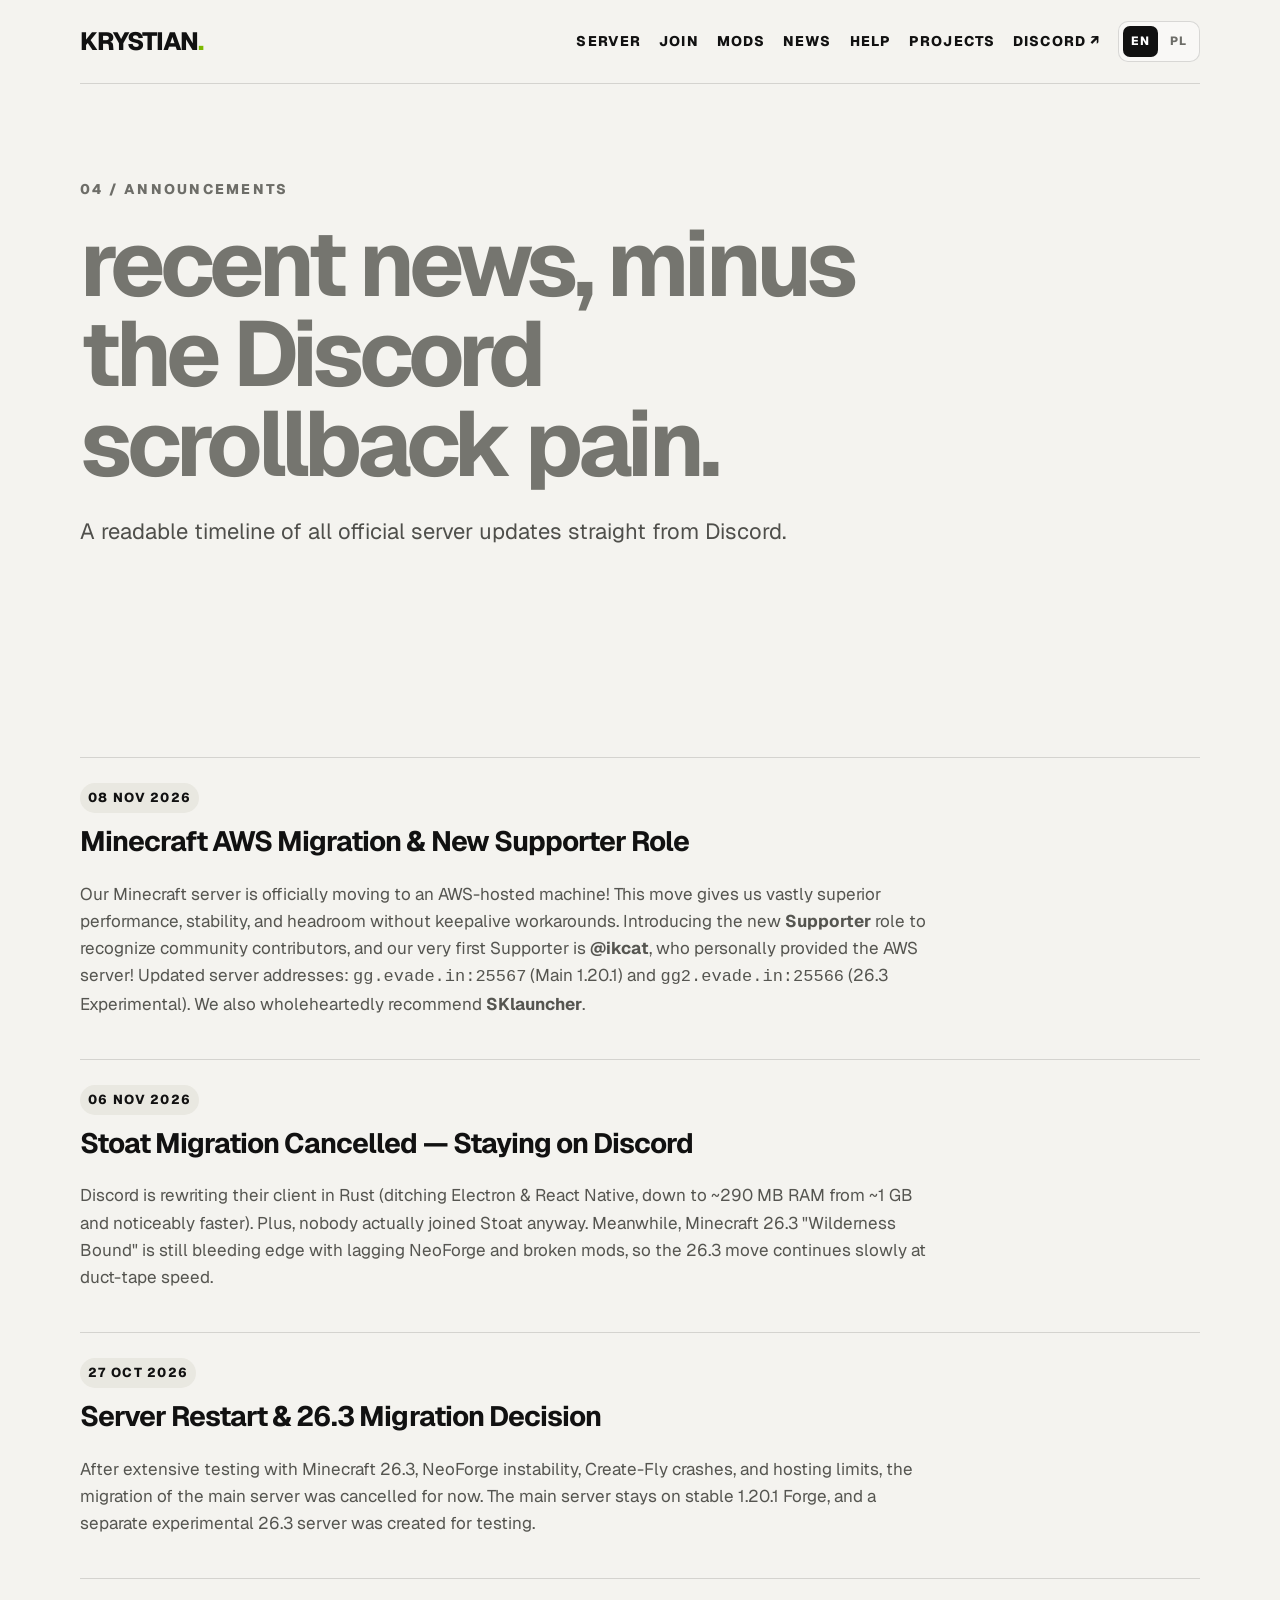
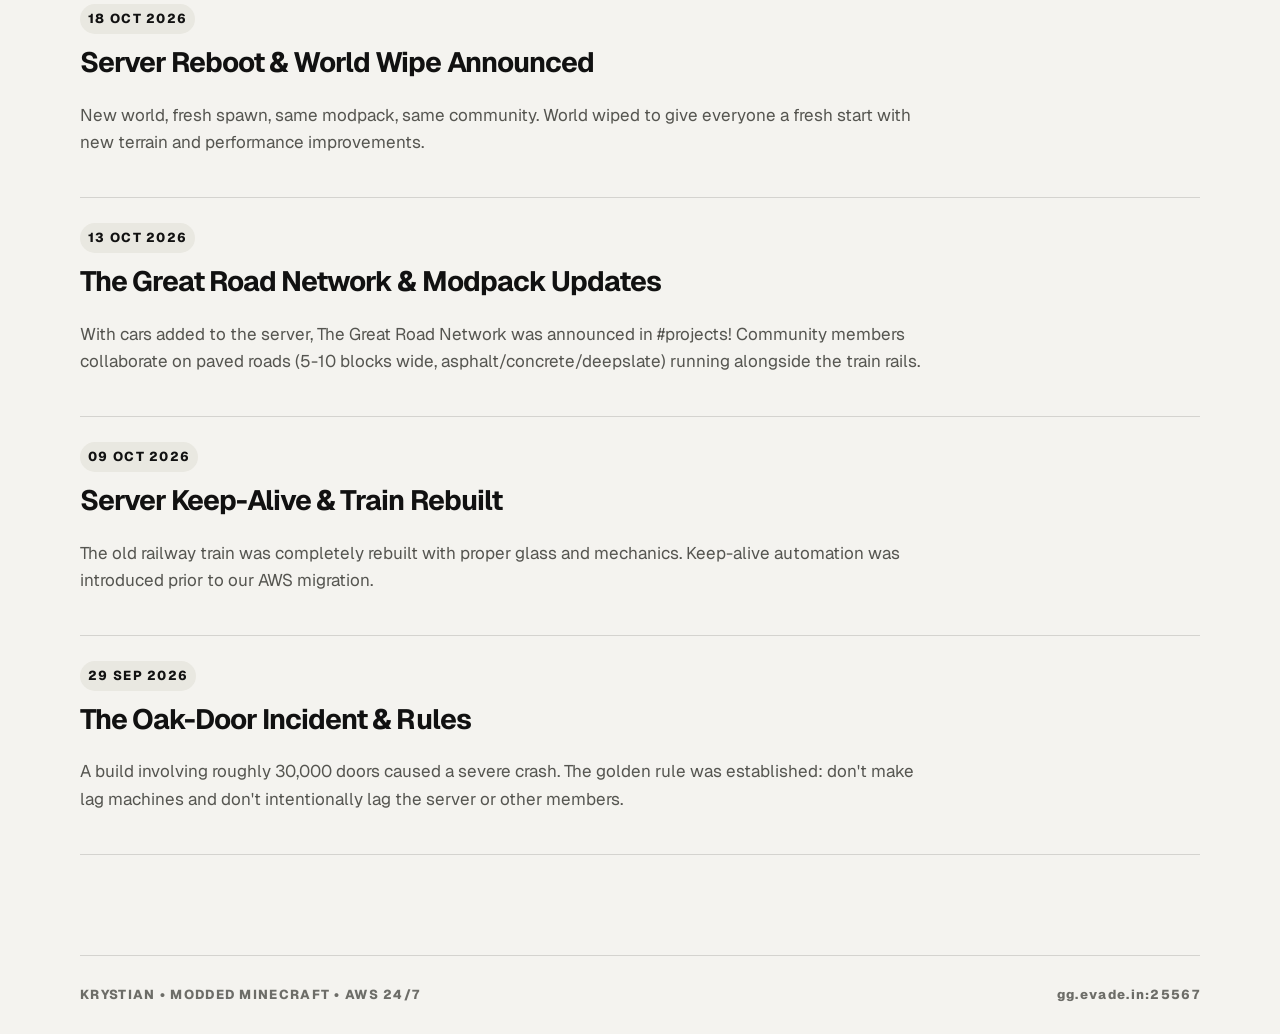
==== commit 1c871eff: "Fix spelling from Krystain to Krystian across all site files" ====
--- a/announcements/index.html
+++ b/announcements/index.html
@@ -1,5 +1,5 @@
-<!doctype html><html lang="en" data-titleen="Krystain Announcements — Server News" data-titlepl="Krystain Ogłoszenia — Aktualności" data-descen="Recent Krystain server migrations and update announcements." data-descpl="Najnowsze ogłoszenia o migracjach i aktualizacjach serwera Krystain."><head><meta charset="utf-8"><meta name="viewport" content="width=device-width, initial-scale=1"><title>Krystain Announcements — Server News</title><meta name="description" content="Recent Krystain server migrations and update announcements."><meta name="robots" content="index, follow"><link rel="canonical" href="https://krystian-mc.vercel.app/announcements"><meta property="og:type" content="website"><meta property="og:title" content="Krystain Announcements — Server News"><meta property="og:description" content="Recent Krystain server migrations and update announcements."><meta property="og:url" content="https://krystian-mc.vercel.app/announcements"><link rel="icon" href="/favicon.svg" type="image/svg+xml"><link rel="stylesheet" href="/styles.css"></head><body>
-<header class="nav wrap"><a class="brand" href="/">KRYSTAIN<span>.</span></a><div class="nav-actions"><a class="nav-link" href="/server/">SERVER</a><a class="nav-link" href="/join/">JOIN</a><a class="nav-link" href="/mods/">MODS</a><a class="nav-link" href="/announcements/">NEWS</a><a class="nav-link" href="/troubleshooting/">HELP</a><a class="nav-link" href="/projects/">PROJECTS</a><a class="nav-link" data-discord href="#">DISCORD ↗</a><div class="lang-switch"><button data-set-lang="en">EN</button><button data-set-lang="pl">PL</button></div></div></header>
+<!doctype html><html lang="en" data-titleen="Krystian Announcements — Server News" data-titlepl="Krystian Ogłoszenia — Aktualności" data-descen="Recent Krystian server migrations and update announcements." data-descpl="Najnowsze ogłoszenia o migracjach i aktualizacjach serwera Krystian."><head><meta charset="utf-8"><meta name="viewport" content="width=device-width, initial-scale=1"><title>Krystian Announcements — Server News</title><meta name="description" content="Recent Krystian server migrations and update announcements."><meta name="robots" content="index, follow"><link rel="canonical" href="https://krystian-mc.vercel.app/announcements"><meta property="og:type" content="website"><meta property="og:title" content="Krystian Announcements — Server News"><meta property="og:description" content="Recent Krystian server migrations and update announcements."><meta property="og:url" content="https://krystian-mc.vercel.app/announcements"><link rel="icon" href="/favicon.svg" type="image/svg+xml"><link rel="stylesheet" href="/styles.css"></head><body>
+<header class="nav wrap"><a class="brand" href="/">KRYSTIAN<span>.</span></a><div class="nav-actions"><a class="nav-link" href="/server/">SERVER</a><a class="nav-link" href="/join/">JOIN</a><a class="nav-link" href="/mods/">MODS</a><a class="nav-link" href="/announcements/">NEWS</a><a class="nav-link" href="/troubleshooting/">HELP</a><a class="nav-link" href="/projects/">PROJECTS</a><a class="nav-link" data-discord href="#">DISCORD ↗</a><div class="lang-switch"><button data-set-lang="en">EN</button><button data-set-lang="pl">PL</button></div></div></header>
 <main>
 <section class="page-hero wrap"><div class="eyebrow">04 / ANNOUNCEMENTS</div><h1><span class="lang-en">recent news, minus the Discord scrollback pain.</span><span class="lang-pl">najnowsze newsy bez przekopywania Discorda.</span></h1><p class="lead"><span class="lang-en">A readable timeline of all official server updates straight from Discord.</span><span class="lang-pl">Czytelna oś czasu wszystkich oficjalnych aktualizacji serwera prosto z Discorda.</span></p></section>
 <section class="section wrap">
@@ -25,4 +25,4 @@
 <article class="announce"><span class="tag">29 SEP 2026</span><h3><span class="lang-en">The Oak-Door Incident &amp; Rules</span><span class="lang-pl">Incydent z dębowymi drzwiami i zasady</span></h3>
 <p><span class="lang-en">A build involving roughly 30,000 doors caused a severe crash. The golden rule was established: don't make lag machines and don't intentionally lag the server or other members.</span><span class="lang-pl">Konstrukcja z około 30 000 drzwi spowodowała ostry crash. Ustanowiono złotą zasadę: nie budujcie lag maszyn i nie zamulajcie celowo serwera ani innym gry.</span></p></article>
 
-</section></main><footer class="footer wrap"><span>KRYSTAIN • MODDED MINECRAFT • AWS 24/7</span><span>gg.evade.in:25567</span></footer><script src="/site.js"></script></body></html>
+</section></main><footer class="footer wrap"><span>KRYSTIAN • MODDED MINECRAFT • AWS 24/7</span><span>gg.evade.in:25567</span></footer><script src="/site.js"></script></body></html>
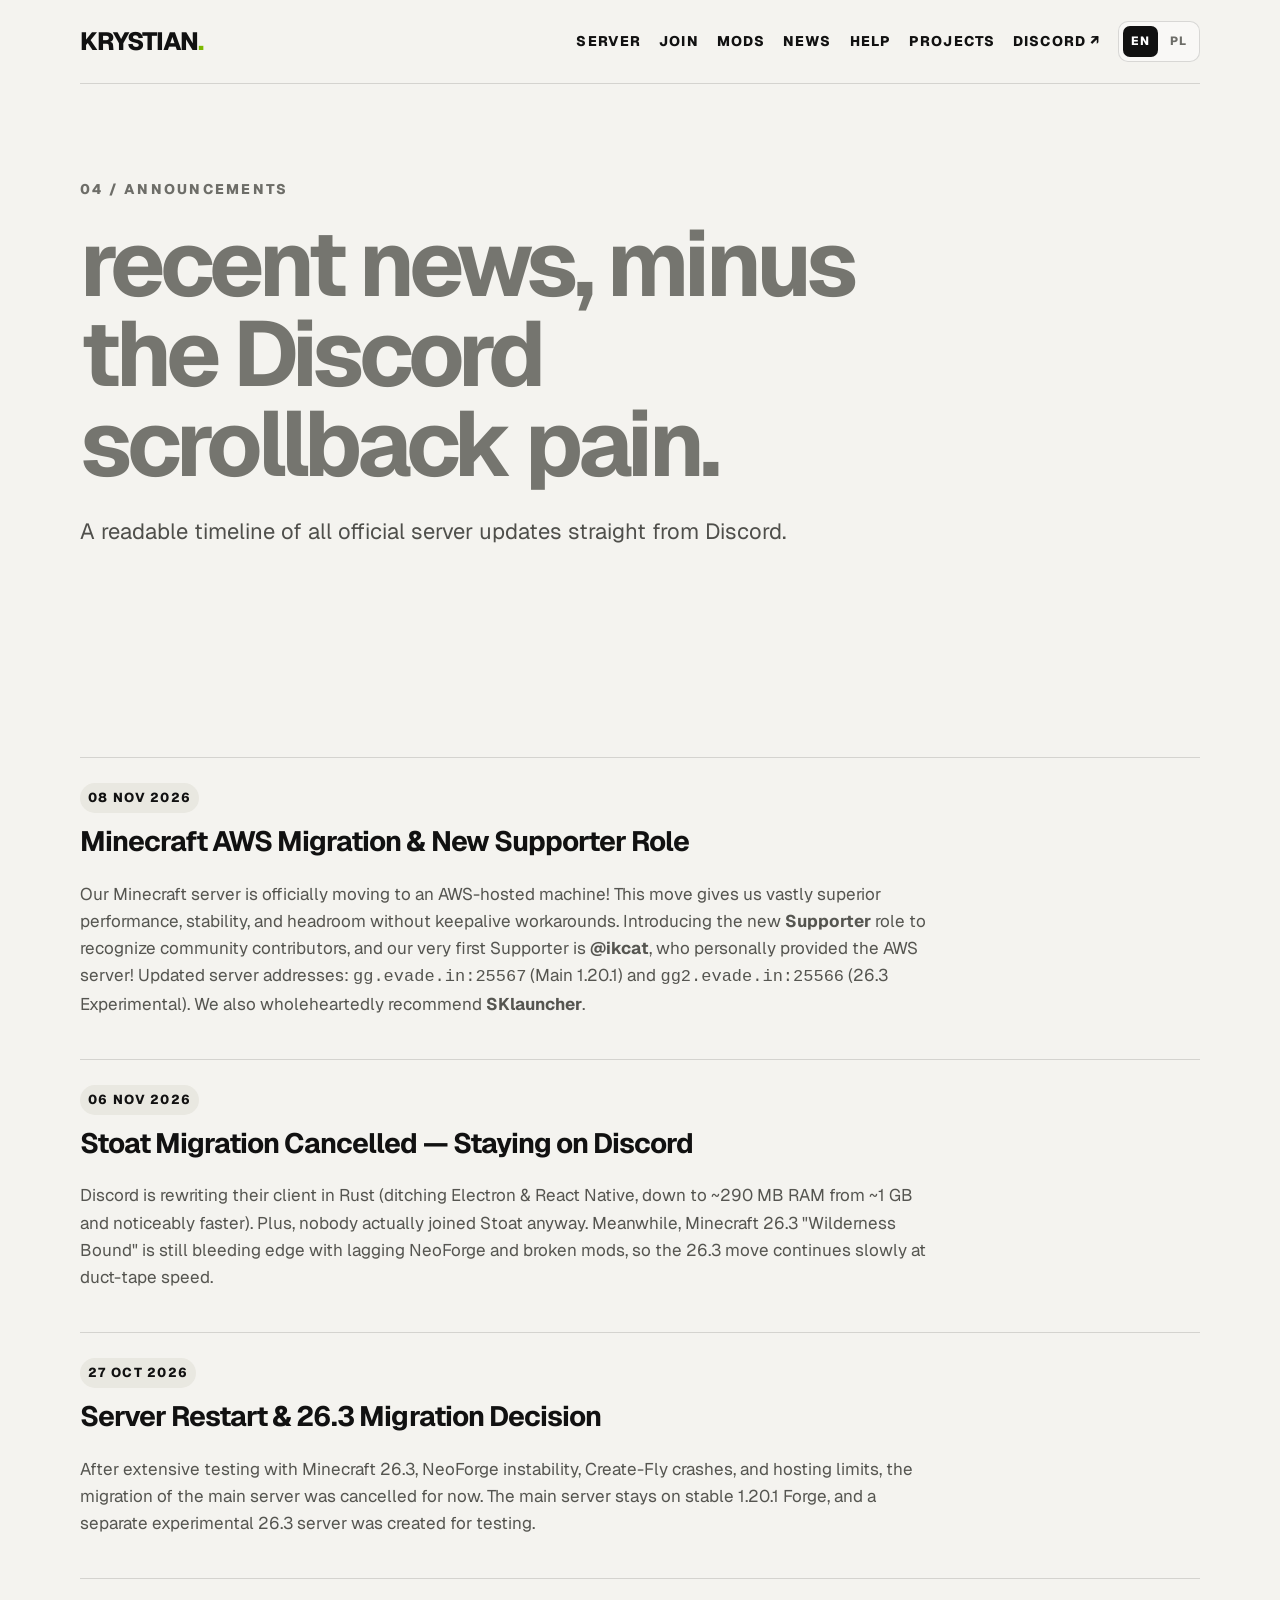
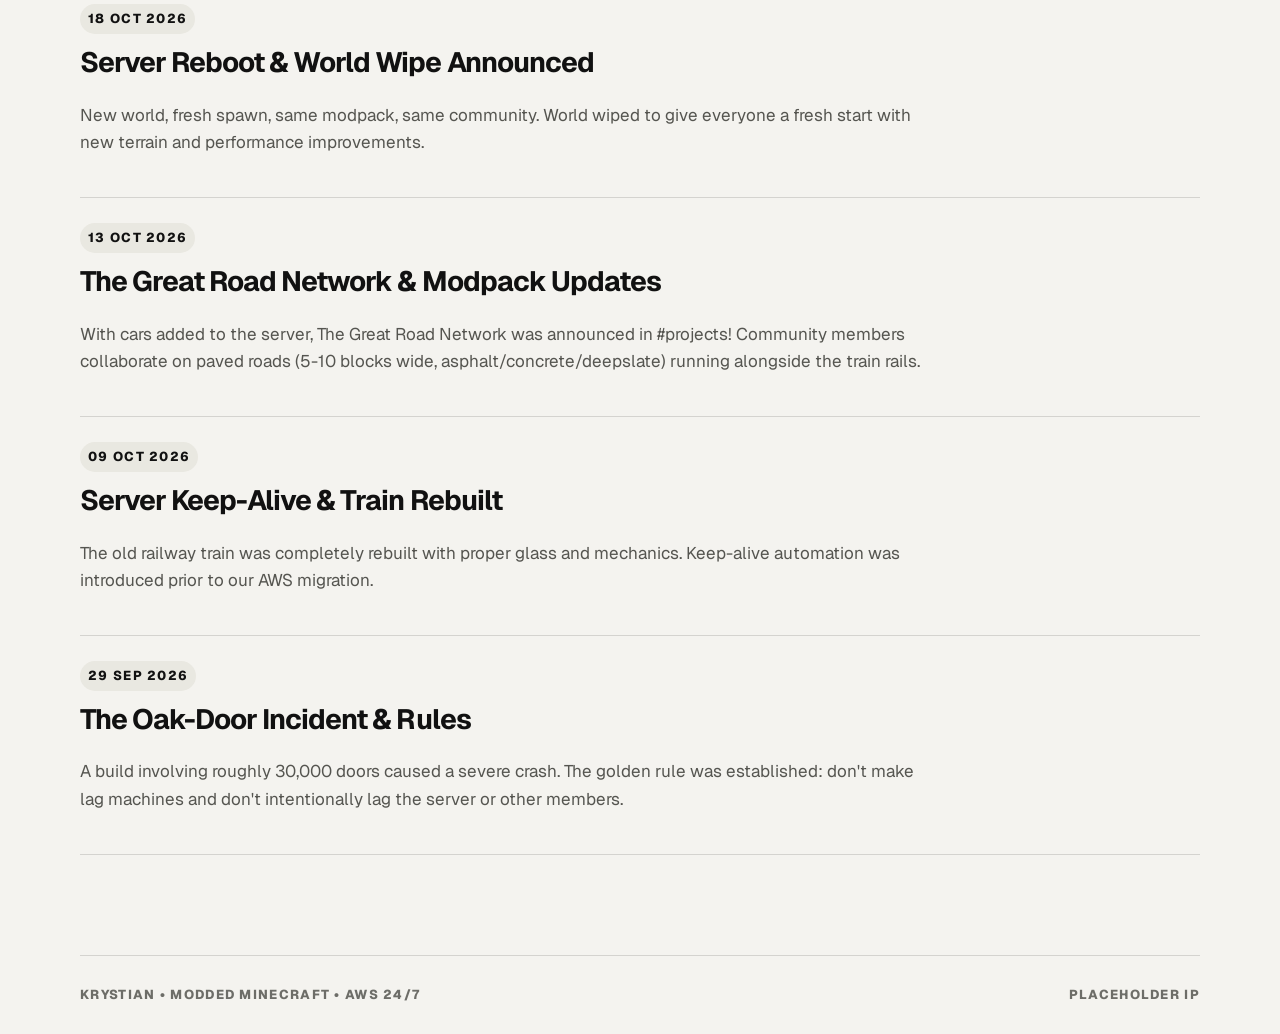
==== commit b2701a21: "Replace server details with placeholders ahead of forever world" ====
--- a/announcements/index.html
+++ b/announcements/index.html
@@ -25,4 +25,4 @@
 <article class="announce"><span class="tag">29 SEP 2026</span><h3><span class="lang-en">The Oak-Door Incident &amp; Rules</span><span class="lang-pl">Incydent z dębowymi drzwiami i zasady</span></h3>
 <p><span class="lang-en">A build involving roughly 30,000 doors caused a severe crash. The golden rule was established: don't make lag machines and don't intentionally lag the server or other members.</span><span class="lang-pl">Konstrukcja z około 30 000 drzwi spowodowała ostry crash. Ustanowiono złotą zasadę: nie budujcie lag maszyn i nie zamulajcie celowo serwera ani innym gry.</span></p></article>
 
-</section></main><footer class="footer wrap"><span>KRYSTIAN • MODDED MINECRAFT • AWS 24/7</span><span>gg.evade.in:25567</span></footer><script src="/site.js"></script></body></html>
+</section></main><footer class="footer wrap"><span>KRYSTIAN • MODDED MINECRAFT • AWS 24/7</span><span>PLACEHOLDER IP</span></footer><script src="/site.js"></script></body></html>
